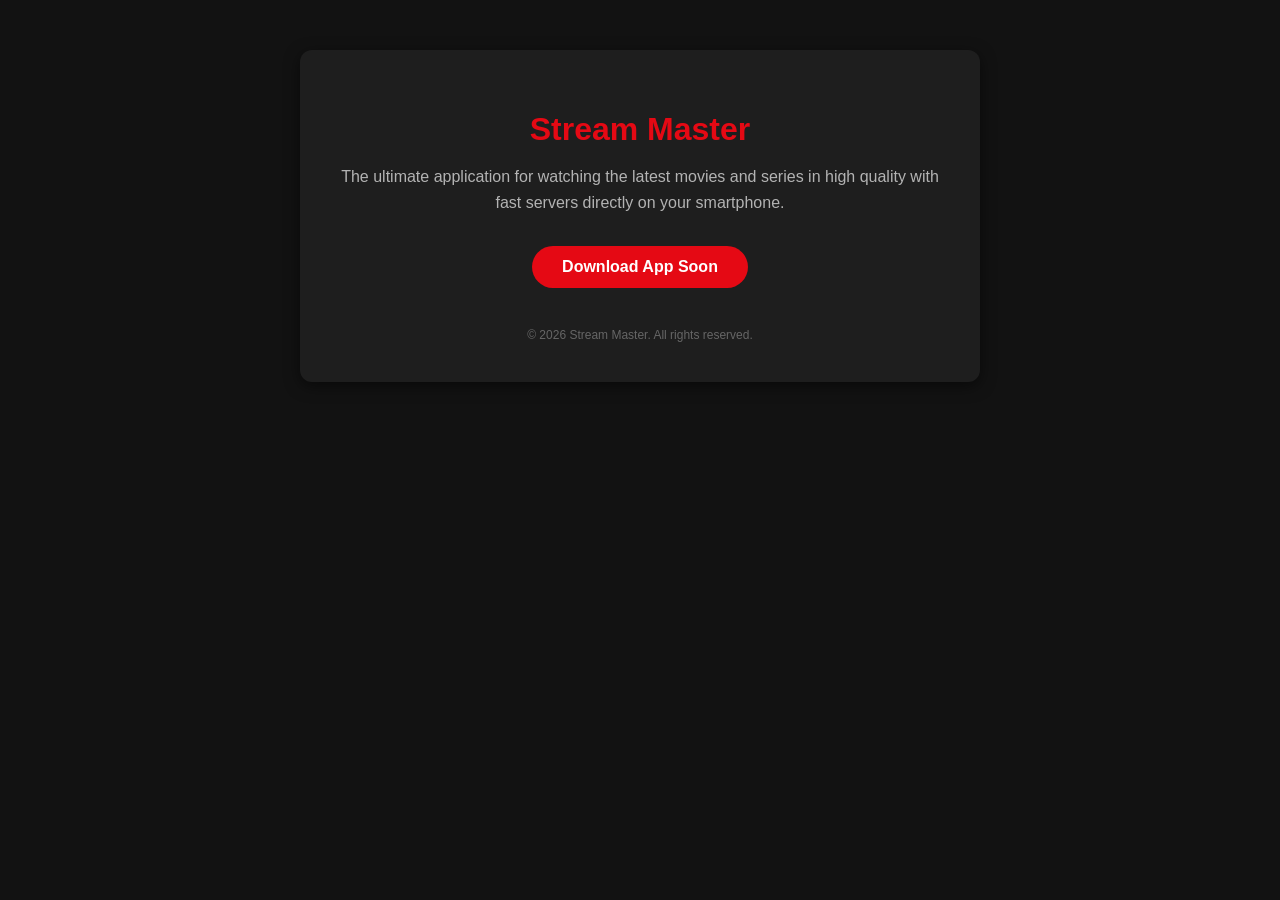
==== index.html @ 8a35bef5 "Add files via upload" ====
<!DOCTYPE html>
<html lang="en" dir="ltr">
<head>
    <meta charset="UTF-8">
    <meta name="viewport" content="width=device-width, initial-scale=1.0">
    <title>Stream Master - Entertainment Streaming App</title>
    <style>
        body {
            font-family: Arial, sans-serif;
            background-color: #121212;
            color: #ffffff;
            text-align: center;
            padding: 50px 20px;
            margin: 0;
        }
        .container {
            max-width: 600px;
            margin: 0 auto;
            background: #1e1e1e;
            padding: 40px;
            border-radius: 12px;
            box-shadow: 0 4px 15px rgba(0,0,0,0.5);
        }
        h1 {
            color: #e50914;
            margin-bottom: 10px;
        }
        p {
            color: #b3b3b3;
            line-height: 1.6;
            margin-bottom: 30px;
        }
        .btn {
            display: inline-block;
            background-color: #e50914;
            color: white;
            padding: 12px 30px;
            text-decoration: none;
            border-radius: 25px;
            font-weight: bold;
            transition: background 0.3s;
        }
        .btn:hover {
            background-color: #f40612;
        }
        .footer {
            margin-top: 40px;
            font-size: 12px;
            color: #666;
        }
    </style>
</head>
<body>

    <div class="container">
        <h1>Stream Master</h1>
        <p>The ultimate application for watching the latest movies and series in high quality with fast servers directly on your smartphone.</p>
        
        <a href="#" class="btn">Download App Soon</a>
        
        <div class="footer">
            &copy; 2026 Stream Master. All rights reserved.
        </div>
    </div>

</body>
</html>
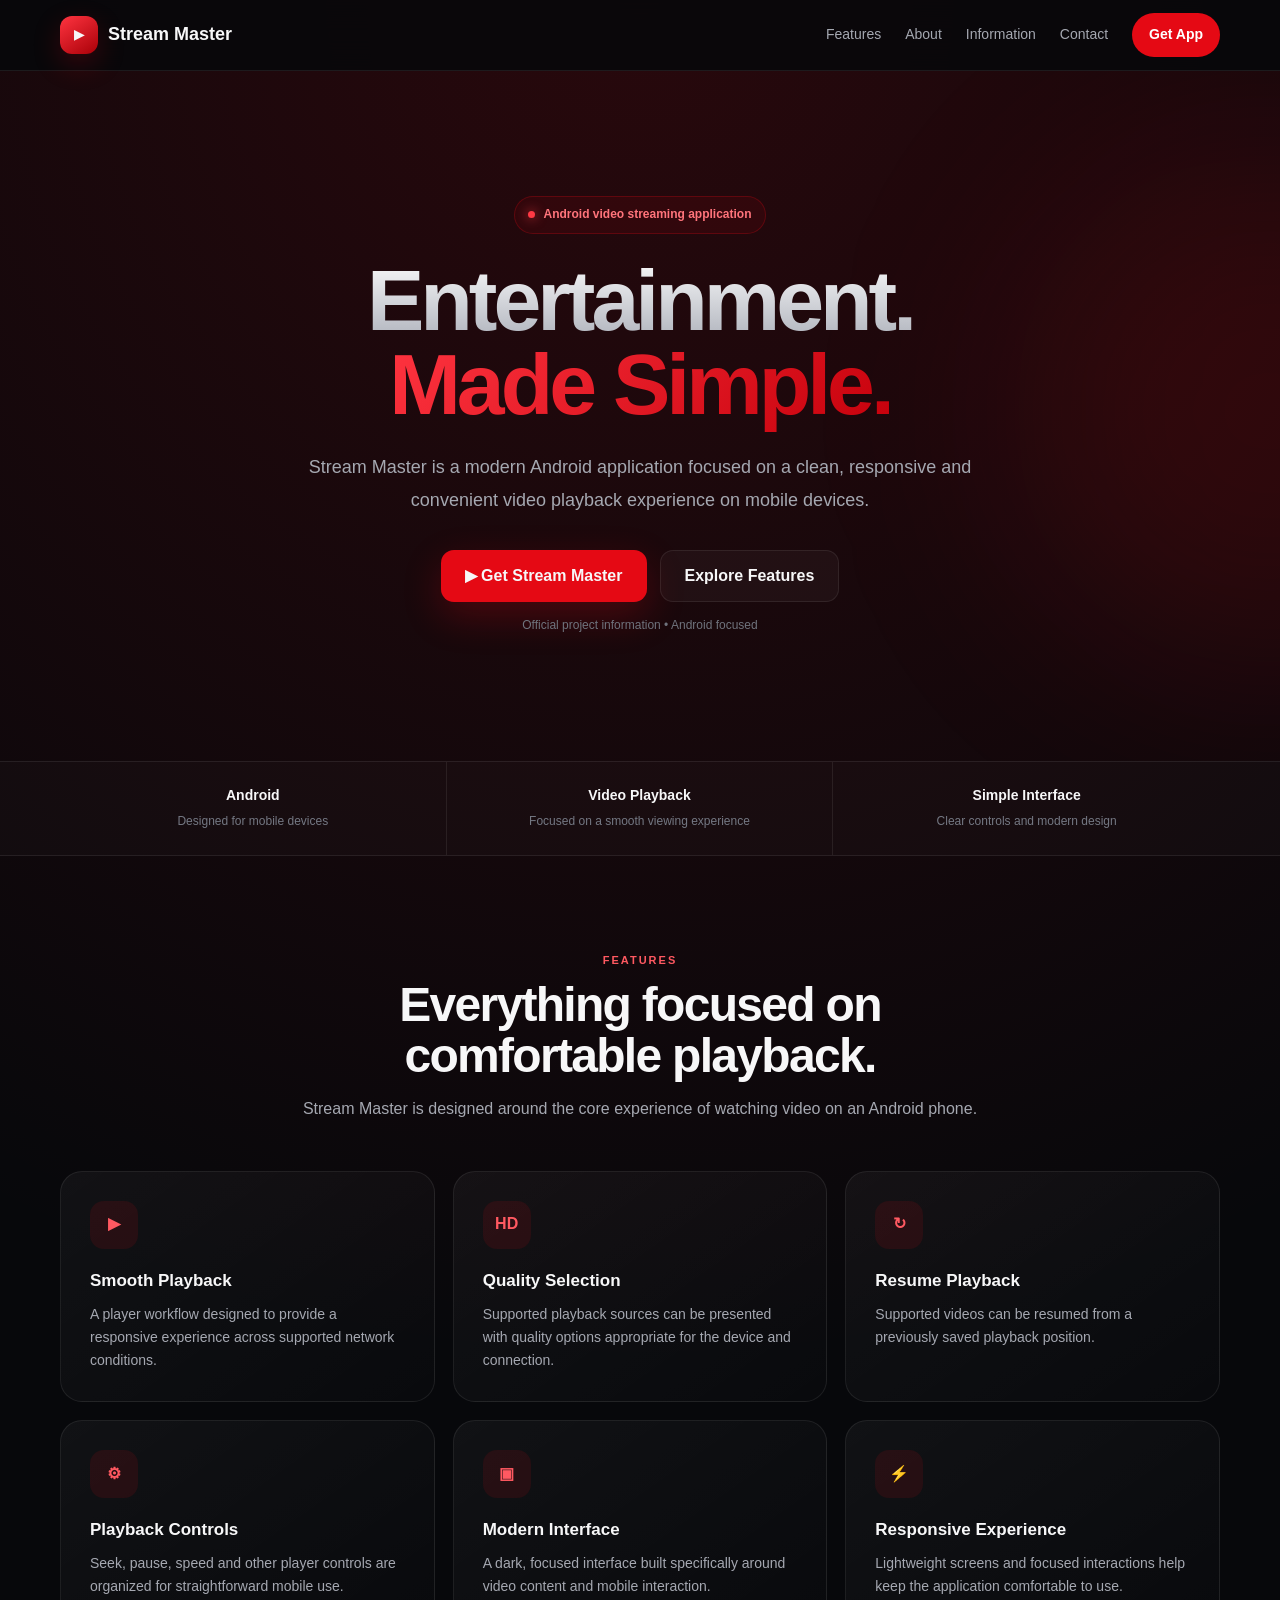
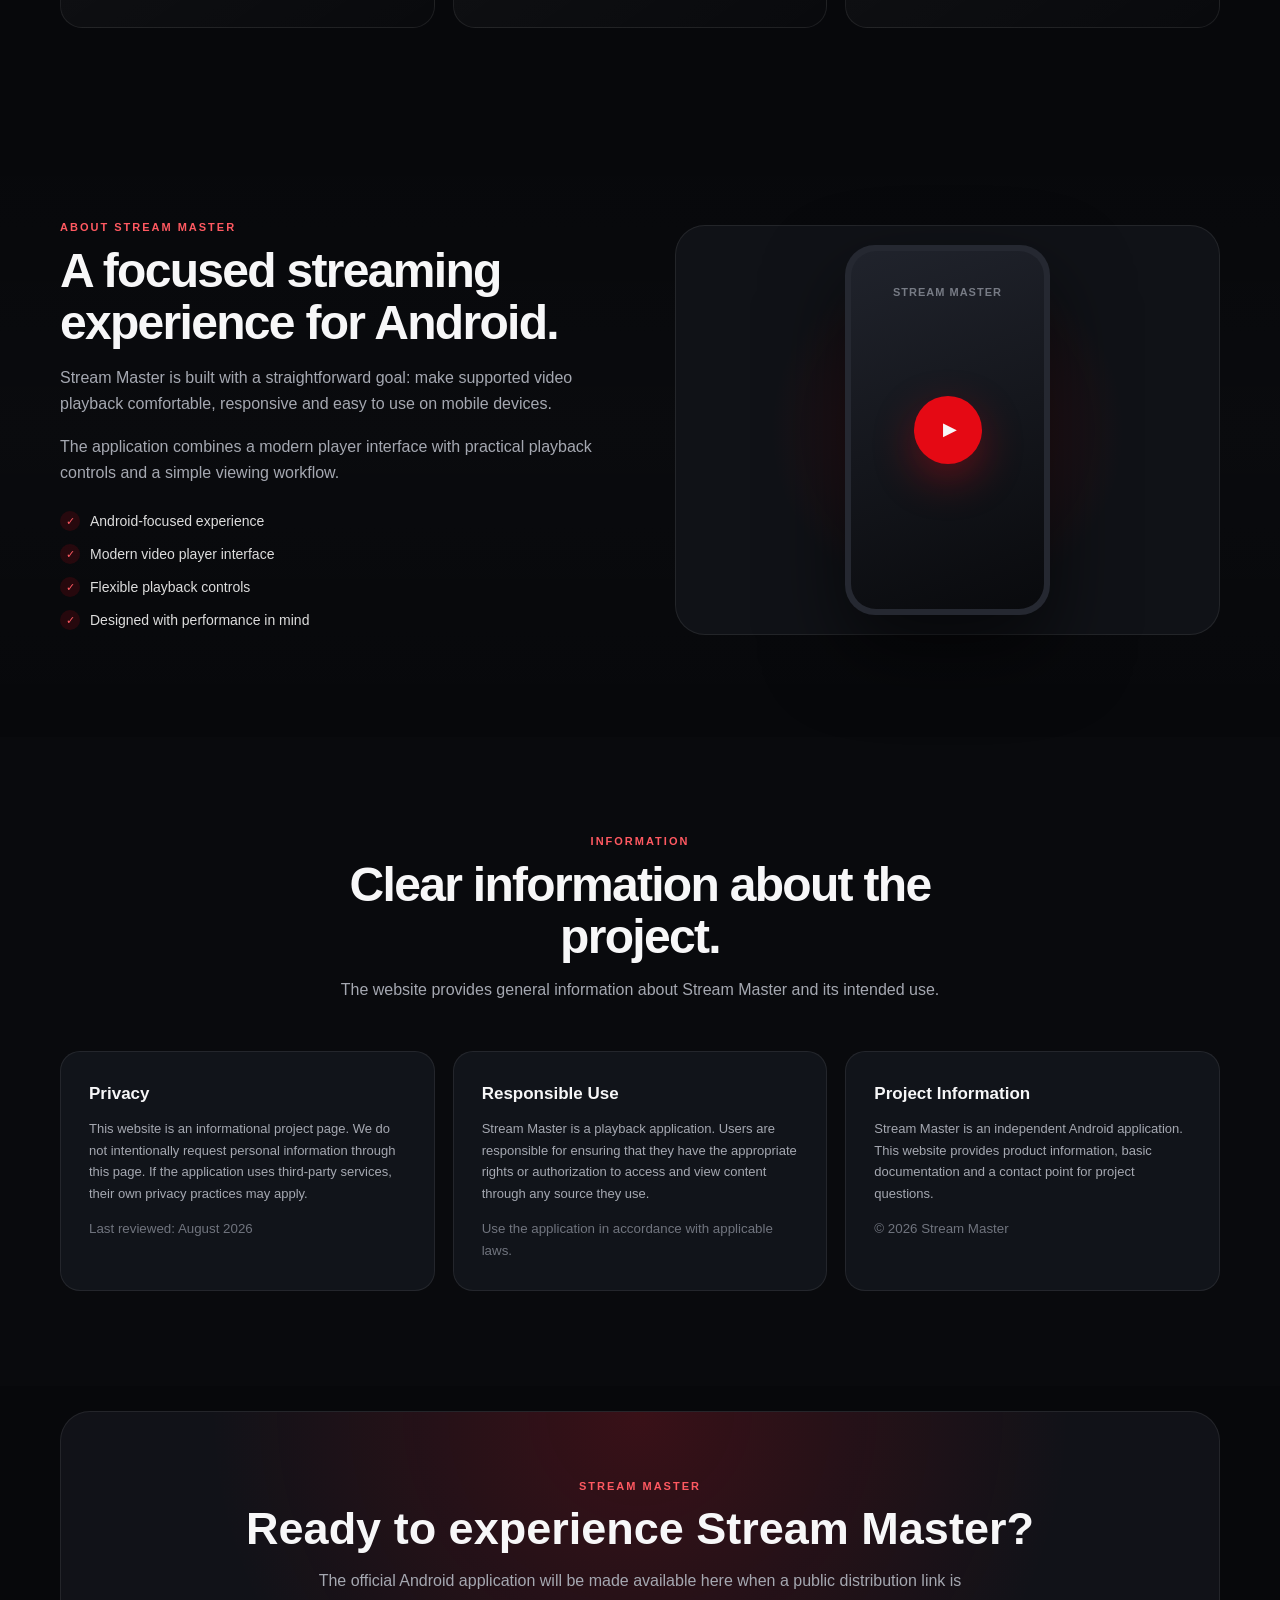
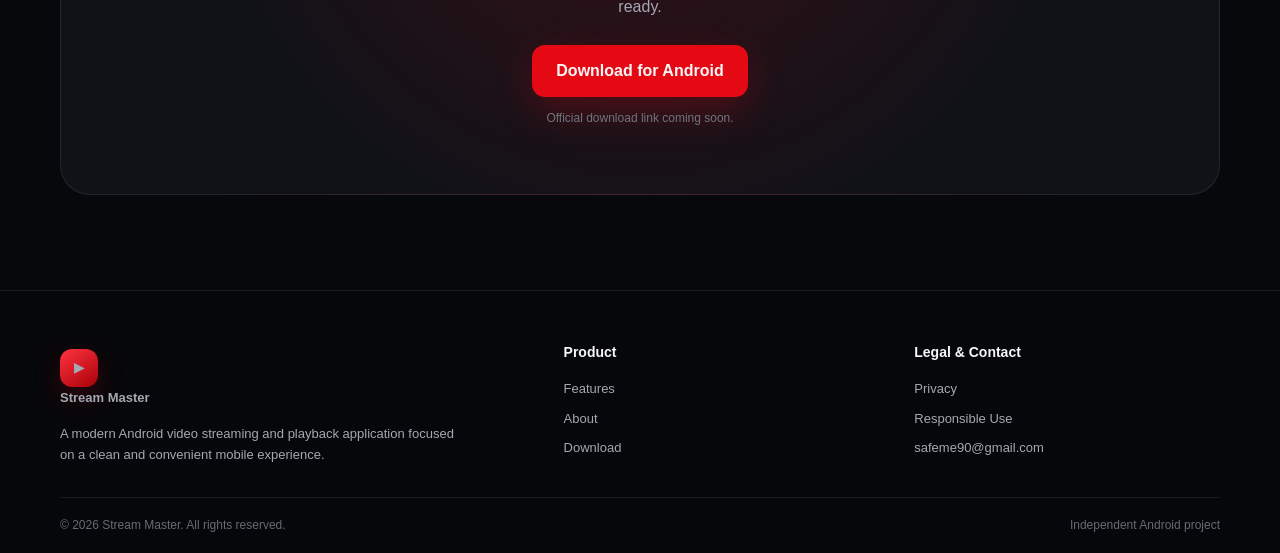
==== commit d7587e3b: "Update index.html" ====
--- a/index.html
+++ b/index.html
@@ -1,67 +1,101 @@
-<!DOCTYPE html>
-<html lang="en" dir="ltr">
+<!doctype html>
+<html lang="en">
 <head>
-    <meta charset="UTF-8">
-    <meta name="viewport" content="width=device-width, initial-scale=1.0">
-    <title>Stream Master - Entertainment Streaming App</title>
-    <style>
-        body {
-            font-family: Arial, sans-serif;
-            background-color: #121212;
-            color: #ffffff;
-            text-align: center;
-            padding: 50px 20px;
-            margin: 0;
-        }
-        .container {
-            max-width: 600px;
-            margin: 0 auto;
-            background: #1e1e1e;
-            padding: 40px;
-            border-radius: 12px;
-            box-shadow: 0 4px 15px rgba(0,0,0,0.5);
-        }
-        h1 {
-            color: #e50914;
-            margin-bottom: 10px;
-        }
-        p {
-            color: #b3b3b3;
-            line-height: 1.6;
-            margin-bottom: 30px;
-        }
-        .btn {
-            display: inline-block;
-            background-color: #e50914;
-            color: white;
-            padding: 12px 30px;
-            text-decoration: none;
-            border-radius: 25px;
-            font-weight: bold;
-            transition: background 0.3s;
-        }
-        .btn:hover {
-            background-color: #f40612;
-        }
-        .footer {
-            margin-top: 40px;
-            font-size: 12px;
-            color: #666;
-        }
-    </style>
+<meta charset="utf-8">
+<meta name="viewport" content="width=device-width,initial-scale=1">
+<meta name="theme-color" content="#08090d">
+<meta name="description" content="Stream Master is a modern Android video streaming and playback application focused on a clean, responsive mobile experience.">
+<meta name="robots" content="index,follow">
+<title>Stream Master — Android Streaming</title>
+<style>
+:root{--bg:#07080b;--card:#11141a;--text:#f7f7f8;--muted:#a5a8b1;--line:#ffffff14;--red:#e50914;--red2:#ff2934;--max:1160px}
+*{box-sizing:border-box;margin:0;padding:0}html{scroll-behavior:smooth}
+body{font-family:-apple-system,BlinkMacSystemFont,"Segoe UI",Roboto,Arial,sans-serif;background:radial-gradient(circle at 50% 0,#e5091426,transparent 36%),var(--bg);color:var(--text);line-height:1.65}
+a{text-decoration:none;color:inherit}.container{width:min(calc(100% - 32px),var(--max));margin:auto}
+header{position:sticky;top:0;z-index:20;background:#07080bd9;backdrop-filter:blur(18px);border-bottom:1px solid var(--line)}
+nav{height:70px;display:flex;align-items:center;justify-content:space-between}.brand{display:flex;align-items:center;gap:10px;font-weight:850;font-size:18px}
+.logo{width:38px;height:38px;border-radius:12px;display:grid;place-items:center;background:linear-gradient(145deg,#ff3440,#a90008);box-shadow:0 10px 28px #e5091438}.logo:after{content:"▶";font-size:13px}
+.links{display:flex;gap:24px;align-items:center;color:var(--muted);font-size:14px}.links a:hover{color:white}
+.download{padding:10px 17px;border-radius:999px;background:var(--red);color:white!important;font-weight:800}
+.hero{min-height:690px;display:flex;align-items:center;text-align:center;position:relative;overflow:hidden}
+.hero>*{position:relative;z-index:2}.hero:before{content:"";position:absolute;width:520px;height:520px;right:-250px;top:80px;background:#e509141f;filter:blur(100px);border-radius:50%}
+.heroin{max-width:820px;margin:auto}.badge{display:inline-flex;gap:8px;align-items:center;padding:8px 13px;border:1px solid #e5091440;background:#e5091414;color:#ff747b;border-radius:999px;font-size:12px;font-weight:800;margin-bottom:24px}
+.dot{width:7px;height:7px;border-radius:50%;background:#ff3944;box-shadow:0 0 12px #ff3944}
+h1{font-size:clamp(48px,8vw,86px);line-height:.98;letter-spacing:-4px}.white{background:linear-gradient(#fff,#a9adb7);-webkit-background-clip:text;color:transparent}.red{background:linear-gradient(135deg,#ff3440,#c6000b);-webkit-background-clip:text;color:transparent}
+.lead{max-width:700px;margin:25px auto;color:var(--muted);font-size:18px;line-height:1.8}.actions{display:flex;justify-content:center;gap:13px;flex-wrap:wrap;margin-top:34px}
+.btn{min-height:52px;padding:0 24px;border-radius:13px;display:inline-flex;align-items:center;justify-content:center;font-weight:800;transition:.2s}.primary{background:var(--red);box-shadow:0 14px 38px #e509143d}.primary:hover{background:var(--red2);transform:translateY(-2px)}.secondary{border:1px solid var(--line);background:#ffffff09}.secondary:hover{background:#ffffff12;transform:translateY(-2px)}
+.note{font-size:12px;color:#6f737d;margin-top:14px}
+.strip{border-block:1px solid var(--line);background:#ffffff04}.stripgrid{display:grid;grid-template-columns:repeat(3,1fr)}.stripitem{text-align:center;padding:22px 10px;border-right:1px solid var(--line)}.stripitem:last-child{border:0}.stripitem strong{display:block;font-size:14px}.stripitem span{font-size:12px;color:#747883}
+section{padding:95px 0}.heading{text-align:center;max-width:720px;margin:0 auto 48px}.label{text-transform:uppercase;letter-spacing:2px;font-size:11px;font-weight:900;color:#ff5961;margin-bottom:9px}.heading h2,.about h2{font-size:clamp(31px,5vw,48px);line-height:1.08;letter-spacing:-1.7px}.heading p{color:var(--muted);margin-top:14px}
+.grid{display:grid;grid-template-columns:repeat(3,1fr);gap:18px}.card{padding:29px;border:1px solid var(--line);border-radius:22px;background:linear-gradient(145deg,#ffffff0b,#ffffff03);transition:.25s}.card:hover{transform:translateY(-5px);border-color:#e5091447;background:#151820}.icon{width:48px;height:48px;border-radius:14px;background:#e509141c;color:#ff5961;display:grid;place-items:center;font-weight:900;margin-bottom:18px}.card h3{font-size:17px;margin-bottom:8px}.card p{font-size:14px;color:var(--muted)}
+.about{background:linear-gradient(180deg,transparent,#ffffff03,transparent)}.aboutgrid{display:grid;grid-template-columns:1fr 1fr;gap:70px;align-items:center}.about p{color:var(--muted);margin-top:16px}.checks{list-style:none;margin-top:23px}.checks li{margin:10px 0;color:#ddd;display:flex;gap:10px;align-items:center;font-size:14px}.check{width:20px;height:20px;border-radius:50%;display:grid;place-items:center;background:#e5091424;color:#ff5961;font-size:11px}
+.visual{min-height:410px;border:1px solid var(--line);border-radius:30px;display:grid;place-items:center;background:radial-gradient(circle,#e509142d,transparent 52%),#101217}.phone{width:205px;height:370px;padding:6px;border-radius:30px;background:#252831;box-shadow:0 35px 80px #0009}.screen{height:100%;border-radius:25px;background:linear-gradient(160deg,#20232c,#090a0d);display:grid;place-items:center;position:relative}.screen:before{content:"STREAM MASTER";position:absolute;top:32px;color:#777b85;font-size:11px;font-weight:900;letter-spacing:1px}.play{width:68px;height:68px;border-radius:50%;display:grid;place-items:center;background:var(--red);box-shadow:0 15px 40px #e5091459}.play:after{content:"▶";font-size:18px;transform:translateX(2px)}
+.legal{background:#090a0d}.legalgrid{display:grid;grid-template-columns:repeat(3,1fr);gap:18px}.legalcard{padding:28px;border:1px solid var(--line);border-radius:20px;background:var(--card)}.legalcard h3{margin-bottom:10px;font-size:17px}.legalcard p{font-size:13px;color:var(--muted)}.legalcard small{display:block;color:#70747e;margin-top:14px}
+.cta{padding-top:25px}.ctabox{text-align:center;padding:65px 24px;border:1px solid var(--line);border-radius:30px;background:radial-gradient(circle at 50% 0,#e5091430,transparent 62%),#111218}.ctabox h2{font-size:clamp(30px,5vw,45px);line-height:1.1}.ctabox p{max-width:650px;margin:14px auto 25px;color:var(--muted)}.status{font-size:12px;color:#70747e;margin-top:12px}
+footer{border-top:1px solid var(--line);background:#06070a}.footer{padding:50px 0 30px;display:grid;grid-template-columns:1.5fr 1fr 1fr;gap:45px}.footer p{max-width:400px;color:var(--muted);font-size:13px;margin-top:14px}.footer h4{font-size:14px;margin-bottom:14px}.footer a{display:block;color:var(--muted);font-size:13px;margin:8px 0}.footer a:hover{color:white}.bottom{border-top:1px solid var(--line);padding:18px 0;color:#676b75;font-size:12px;display:flex;justify-content:space-between}
+@media(max-width:850px){.links a:not(.download){display:none}.grid,.legalgrid{grid-template-columns:1fr 1fr}.aboutgrid{grid-template-columns:1fr}.footer{grid-template-columns:1fr 1fr}.brandcol{grid-column:1/-1}}
+@media(max-width:560px){.container{width:min(calc(100% - 28px),var(--max))}.hero{min-height:650px}.hero h1{font-size:52px;letter-spacing:-2.5px}.lead{font-size:15px}.actions{flex-direction:column}.btn{width:100%;max-width:330px;margin:auto}.stripgrid,.grid,.legalgrid,.footer{grid-template-columns:1fr}.stripitem{border-right:0;border-bottom:1px solid var(--line)}.stripitem:last-child{border-bottom:0}section{padding:75px 0}.brandcol{grid-column:auto}.bottom{flex-direction:column;text-align:center;gap:7px}}
+</style>
 </head>
 <body>
 
-    <div class="container">
-        <h1>Stream Master</h1>
-        <p>The ultimate application for watching the latest movies and series in high quality with fast servers directly on your smartphone.</p>
-        
-        <a href="#" class="btn">Download App Soon</a>
-        
-        <div class="footer">
-            &copy; 2026 Stream Master. All rights reserved.
-        </div>
-    </div>
+<header><div class="container"><nav>
+<a class="brand" href="#home"><span class="logo"></span>Stream Master</a>
+<div class="links">
+<a href="#features">Features</a><a href="#about">About</a><a href="#information">Information</a><a href="#contact">Contact</a><a class="download" href="#download">Get App</a>
+</div>
+</nav></div></header>
 
-</body>
-</html>
+<main>
+<section class="hero" id="home"><div class="container"><div class="heroin">
+<div class="badge"><span class="dot"></span> Android video streaming application</div>
+<h1><span class="white">Entertainment.</span><br><span class="red">Made Simple.</span></h1>
+<p class="lead">Stream Master is a modern Android application focused on a clean, responsive and convenient video playback experience on mobile devices.</p>
+<div class="actions"><a class="btn primary" href="#download">▶ Get Stream Master</a><a class="btn secondary" href="#features">Explore Features</a></div>
+<div class="note">Official project information • Android focused</div>
+</div></div></section>
+
+<div class="strip"><div class="container stripgrid">
+<div class="stripitem"><strong>Android</strong><span>Designed for mobile devices</span></div>
+<div class="stripitem"><strong>Video Playback</strong><span>Focused on a smooth viewing experience</span></div>
+<div class="stripitem"><strong>Simple Interface</strong><span>Clear controls and modern design</span></div>
+</div></div>
+
+<section id="features"><div class="container"><div class="heading"><div class="label">Features</div><h2>Everything focused on comfortable playback.</h2><p>Stream Master is designed around the core experience of watching video on an Android phone.</p></div>
+<div class="grid">
+<article class="card"><div class="icon">▶</div><h3>Smooth Playback</h3><p>A player workflow designed to provide a responsive experience across supported network conditions.</p></article>
+<article class="card"><div class="icon">HD</div><h3>Quality Selection</h3><p>Supported playback sources can be presented with quality options appropriate for the device and connection.</p></article>
+<article class="card"><div class="icon">↻</div><h3>Resume Playback</h3><p>Supported videos can be resumed from a previously saved playback position.</p></article>
+<article class="card"><div class="icon">⚙</div><h3>Playback Controls</h3><p>Seek, pause, speed and other player controls are organized for straightforward mobile use.</p></article>
+<article class="card"><div class="icon">▣</div><h3>Modern Interface</h3><p>A dark, focused interface built specifically around video content and mobile interaction.</p></article>
+<article class="card"><div class="icon">⚡</div><h3>Responsive Experience</h3><p>Lightweight screens and focused interactions help keep the application comfortable to use.</p></article>
+</div></div></section>
+
+<section class="about" id="about"><div class="container aboutgrid"><div>
+<div class="label">About Stream Master</div><h2>A focused streaming experience for Android.</h2>
+<p>Stream Master is built with a straightforward goal: make supported video playback comfortable, responsive and easy to use on mobile devices.</p>
+<p>The application combines a modern player interface with practical playback controls and a simple viewing workflow.</p>
+<ul class="checks"><li><span class="check">✓</span> Android-focused experience</li><li><span class="check">✓</span> Modern video player interface</li><li><span class="check">✓</span> Flexible playback controls</li><li><span class="check">✓</span> Designed with performance in mind</li></ul>
+</div><div class="visual"><div class="phone"><div class="screen"><div class="play"></div></div></div></div></div></section>
+
+<section class="legal" id="information"><div class="container"><div class="heading"><div class="label">Information</div><h2>Clear information about the project.</h2><p>The website provides general information about Stream Master and its intended use.</p></div>
+<div class="legalgrid">
+<article class="legalcard" id="privacy"><h3>Privacy</h3><p>This website is an informational project page. We do not intentionally request personal information through this page. If the application uses third-party services, their own privacy practices may apply.</p><small>Last reviewed: August 2026</small></article>
+<article class="legalcard" id="terms"><h3>Responsible Use</h3><p>Stream Master is a playback application. Users are responsible for ensuring that they have the appropriate rights or authorization to access and view content through any source they use.</p><small>Use the application in accordance with applicable laws.</small></article>
+<article class="legalcard"><h3>Project Information</h3><p>Stream Master is an independent Android application. This website provides product information, basic documentation and a contact point for project questions.</p><small>© 2026 Stream Master</small></article>
+</div></div></section>
+
+<section class="cta" id="download"><div class="container"><div class="ctabox">
+<div class="label">Stream Master</div><h2>Ready to experience Stream Master?</h2>
+<p>The official Android application will be made available here when a public distribution link is ready.</p>
+<a class="btn primary" href="#" onclick="return false;">Download for Android</a>
+<div class="status">Official download link coming soon.</div>
+</div></div></section>
+</main>
+
+<footer id="contact"><div class="container footer">
+<div class="brandcol"><a class="brand" href="#home"><span class="logo"></span>Stream Master</a><p>A modern Android video streaming and playback application focused on a clean and convenient mobile experience.</p></div>
+<div><h4>Product</h4><a href="#features">Features</a><a href="#about">About</a><a href="#download">Download</a></div>
+<div><h4>Legal & Contact</h4><a href="#privacy">Privacy</a><a href="#terms">Responsible Use</a><a href="mailto:safeme90@gmail.com">safeme90@gmail.com</a></div>
+</div><div class="container bottom"><span>© 2026 Stream Master. All rights reserved.</span><span>Independent Android project</span></div></footer>
+</body></html>
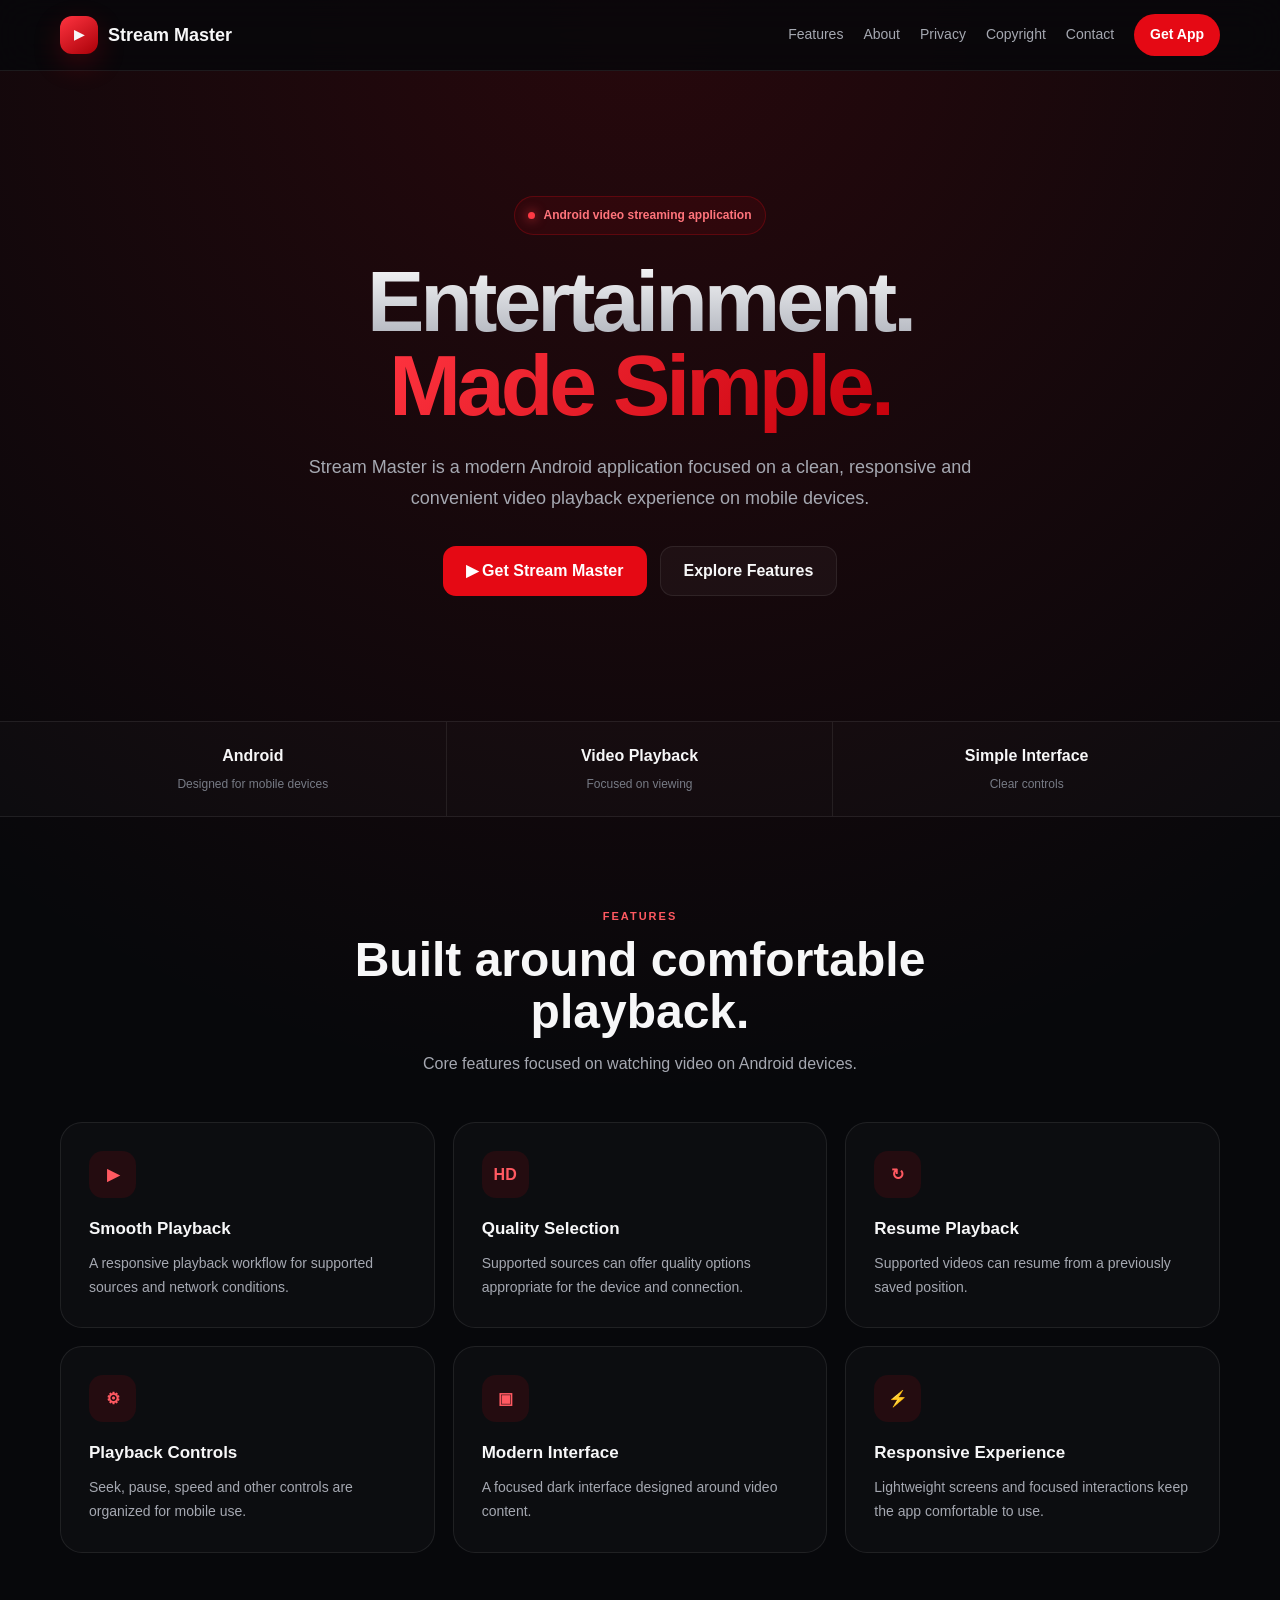
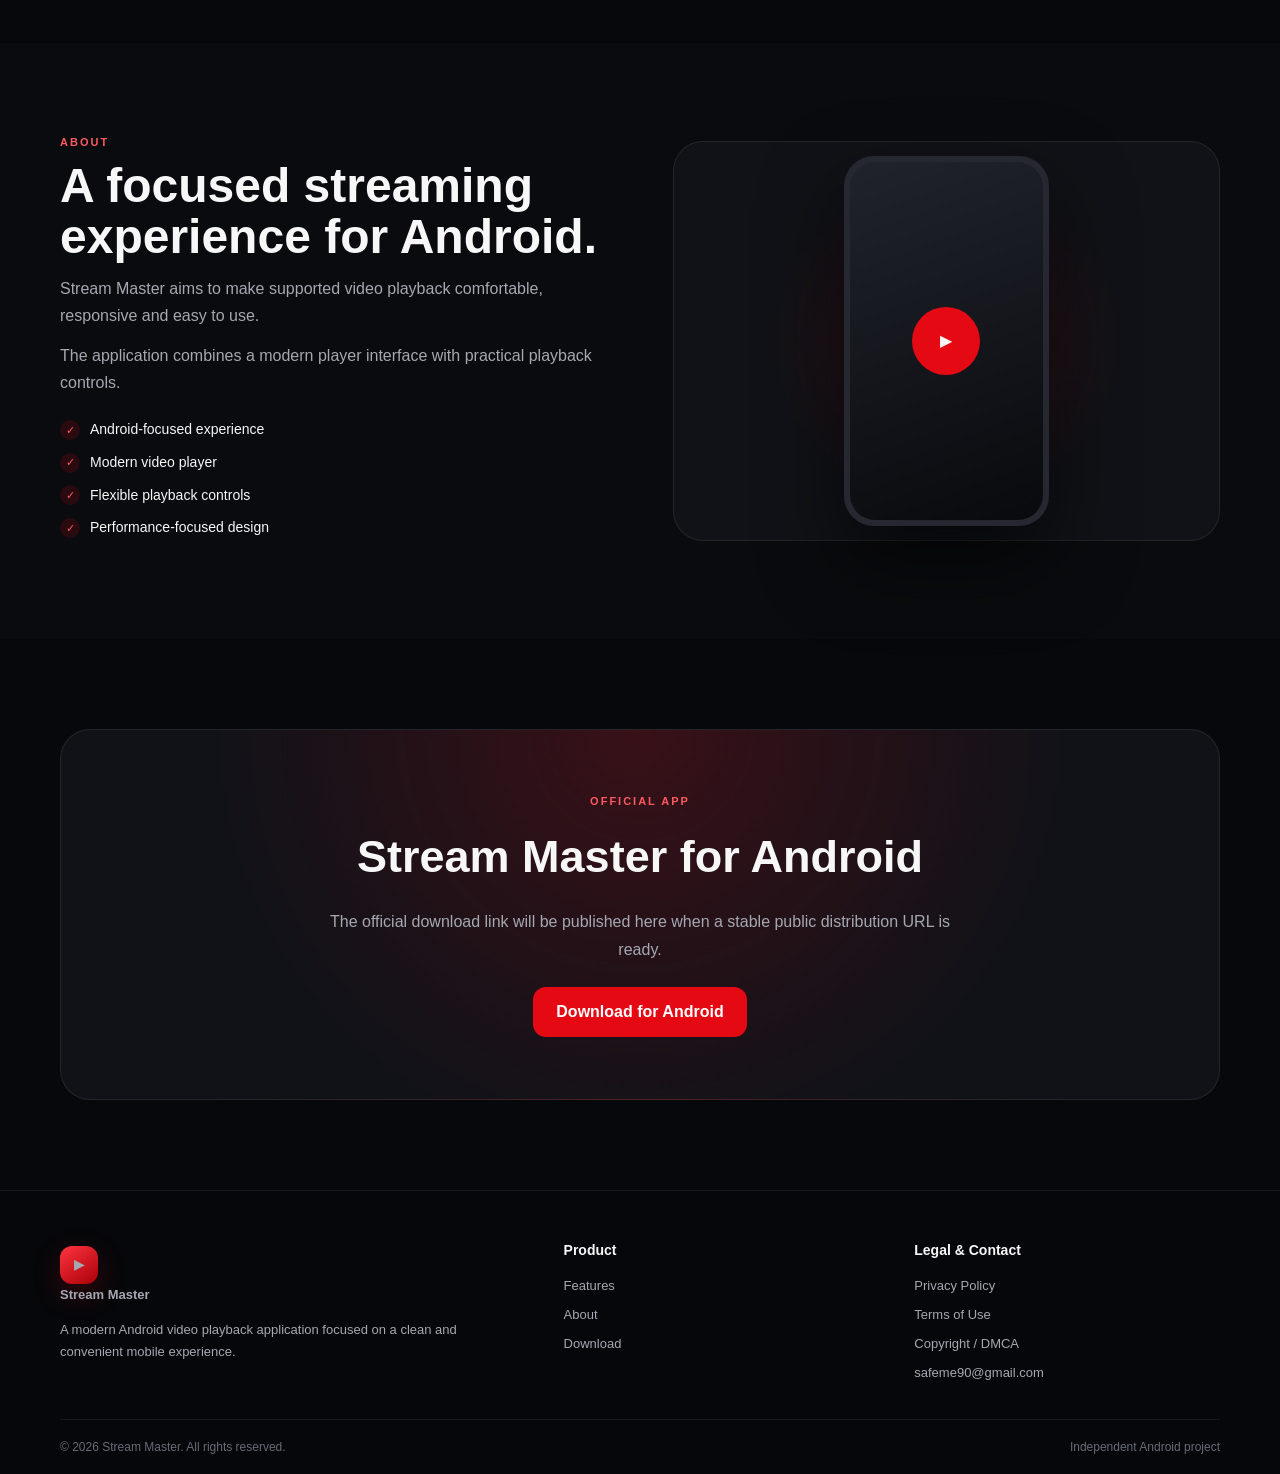
==== commit 3fb58646: "Update index.html" ====
--- a/index.html
+++ b/index.html
@@ -1,101 +1 @@
-<!doctype html>
-<html lang="en">
-<head>
-<meta charset="utf-8">
-<meta name="viewport" content="width=device-width,initial-scale=1">
-<meta name="theme-color" content="#08090d">
-<meta name="description" content="Stream Master is a modern Android video streaming and playback application focused on a clean, responsive mobile experience.">
-<meta name="robots" content="index,follow">
-<title>Stream Master — Android Streaming</title>
-<style>
-:root{--bg:#07080b;--card:#11141a;--text:#f7f7f8;--muted:#a5a8b1;--line:#ffffff14;--red:#e50914;--red2:#ff2934;--max:1160px}
-*{box-sizing:border-box;margin:0;padding:0}html{scroll-behavior:smooth}
-body{font-family:-apple-system,BlinkMacSystemFont,"Segoe UI",Roboto,Arial,sans-serif;background:radial-gradient(circle at 50% 0,#e5091426,transparent 36%),var(--bg);color:var(--text);line-height:1.65}
-a{text-decoration:none;color:inherit}.container{width:min(calc(100% - 32px),var(--max));margin:auto}
-header{position:sticky;top:0;z-index:20;background:#07080bd9;backdrop-filter:blur(18px);border-bottom:1px solid var(--line)}
-nav{height:70px;display:flex;align-items:center;justify-content:space-between}.brand{display:flex;align-items:center;gap:10px;font-weight:850;font-size:18px}
-.logo{width:38px;height:38px;border-radius:12px;display:grid;place-items:center;background:linear-gradient(145deg,#ff3440,#a90008);box-shadow:0 10px 28px #e5091438}.logo:after{content:"▶";font-size:13px}
-.links{display:flex;gap:24px;align-items:center;color:var(--muted);font-size:14px}.links a:hover{color:white}
-.download{padding:10px 17px;border-radius:999px;background:var(--red);color:white!important;font-weight:800}
-.hero{min-height:690px;display:flex;align-items:center;text-align:center;position:relative;overflow:hidden}
-.hero>*{position:relative;z-index:2}.hero:before{content:"";position:absolute;width:520px;height:520px;right:-250px;top:80px;background:#e509141f;filter:blur(100px);border-radius:50%}
-.heroin{max-width:820px;margin:auto}.badge{display:inline-flex;gap:8px;align-items:center;padding:8px 13px;border:1px solid #e5091440;background:#e5091414;color:#ff747b;border-radius:999px;font-size:12px;font-weight:800;margin-bottom:24px}
-.dot{width:7px;height:7px;border-radius:50%;background:#ff3944;box-shadow:0 0 12px #ff3944}
-h1{font-size:clamp(48px,8vw,86px);line-height:.98;letter-spacing:-4px}.white{background:linear-gradient(#fff,#a9adb7);-webkit-background-clip:text;color:transparent}.red{background:linear-gradient(135deg,#ff3440,#c6000b);-webkit-background-clip:text;color:transparent}
-.lead{max-width:700px;margin:25px auto;color:var(--muted);font-size:18px;line-height:1.8}.actions{display:flex;justify-content:center;gap:13px;flex-wrap:wrap;margin-top:34px}
-.btn{min-height:52px;padding:0 24px;border-radius:13px;display:inline-flex;align-items:center;justify-content:center;font-weight:800;transition:.2s}.primary{background:var(--red);box-shadow:0 14px 38px #e509143d}.primary:hover{background:var(--red2);transform:translateY(-2px)}.secondary{border:1px solid var(--line);background:#ffffff09}.secondary:hover{background:#ffffff12;transform:translateY(-2px)}
-.note{font-size:12px;color:#6f737d;margin-top:14px}
-.strip{border-block:1px solid var(--line);background:#ffffff04}.stripgrid{display:grid;grid-template-columns:repeat(3,1fr)}.stripitem{text-align:center;padding:22px 10px;border-right:1px solid var(--line)}.stripitem:last-child{border:0}.stripitem strong{display:block;font-size:14px}.stripitem span{font-size:12px;color:#747883}
-section{padding:95px 0}.heading{text-align:center;max-width:720px;margin:0 auto 48px}.label{text-transform:uppercase;letter-spacing:2px;font-size:11px;font-weight:900;color:#ff5961;margin-bottom:9px}.heading h2,.about h2{font-size:clamp(31px,5vw,48px);line-height:1.08;letter-spacing:-1.7px}.heading p{color:var(--muted);margin-top:14px}
-.grid{display:grid;grid-template-columns:repeat(3,1fr);gap:18px}.card{padding:29px;border:1px solid var(--line);border-radius:22px;background:linear-gradient(145deg,#ffffff0b,#ffffff03);transition:.25s}.card:hover{transform:translateY(-5px);border-color:#e5091447;background:#151820}.icon{width:48px;height:48px;border-radius:14px;background:#e509141c;color:#ff5961;display:grid;place-items:center;font-weight:900;margin-bottom:18px}.card h3{font-size:17px;margin-bottom:8px}.card p{font-size:14px;color:var(--muted)}
-.about{background:linear-gradient(180deg,transparent,#ffffff03,transparent)}.aboutgrid{display:grid;grid-template-columns:1fr 1fr;gap:70px;align-items:center}.about p{color:var(--muted);margin-top:16px}.checks{list-style:none;margin-top:23px}.checks li{margin:10px 0;color:#ddd;display:flex;gap:10px;align-items:center;font-size:14px}.check{width:20px;height:20px;border-radius:50%;display:grid;place-items:center;background:#e5091424;color:#ff5961;font-size:11px}
-.visual{min-height:410px;border:1px solid var(--line);border-radius:30px;display:grid;place-items:center;background:radial-gradient(circle,#e509142d,transparent 52%),#101217}.phone{width:205px;height:370px;padding:6px;border-radius:30px;background:#252831;box-shadow:0 35px 80px #0009}.screen{height:100%;border-radius:25px;background:linear-gradient(160deg,#20232c,#090a0d);display:grid;place-items:center;position:relative}.screen:before{content:"STREAM MASTER";position:absolute;top:32px;color:#777b85;font-size:11px;font-weight:900;letter-spacing:1px}.play{width:68px;height:68px;border-radius:50%;display:grid;place-items:center;background:var(--red);box-shadow:0 15px 40px #e5091459}.play:after{content:"▶";font-size:18px;transform:translateX(2px)}
-.legal{background:#090a0d}.legalgrid{display:grid;grid-template-columns:repeat(3,1fr);gap:18px}.legalcard{padding:28px;border:1px solid var(--line);border-radius:20px;background:var(--card)}.legalcard h3{margin-bottom:10px;font-size:17px}.legalcard p{font-size:13px;color:var(--muted)}.legalcard small{display:block;color:#70747e;margin-top:14px}
-.cta{padding-top:25px}.ctabox{text-align:center;padding:65px 24px;border:1px solid var(--line);border-radius:30px;background:radial-gradient(circle at 50% 0,#e5091430,transparent 62%),#111218}.ctabox h2{font-size:clamp(30px,5vw,45px);line-height:1.1}.ctabox p{max-width:650px;margin:14px auto 25px;color:var(--muted)}.status{font-size:12px;color:#70747e;margin-top:12px}
-footer{border-top:1px solid var(--line);background:#06070a}.footer{padding:50px 0 30px;display:grid;grid-template-columns:1.5fr 1fr 1fr;gap:45px}.footer p{max-width:400px;color:var(--muted);font-size:13px;margin-top:14px}.footer h4{font-size:14px;margin-bottom:14px}.footer a{display:block;color:var(--muted);font-size:13px;margin:8px 0}.footer a:hover{color:white}.bottom{border-top:1px solid var(--line);padding:18px 0;color:#676b75;font-size:12px;display:flex;justify-content:space-between}
-@media(max-width:850px){.links a:not(.download){display:none}.grid,.legalgrid{grid-template-columns:1fr 1fr}.aboutgrid{grid-template-columns:1fr}.footer{grid-template-columns:1fr 1fr}.brandcol{grid-column:1/-1}}
-@media(max-width:560px){.container{width:min(calc(100% - 28px),var(--max))}.hero{min-height:650px}.hero h1{font-size:52px;letter-spacing:-2.5px}.lead{font-size:15px}.actions{flex-direction:column}.btn{width:100%;max-width:330px;margin:auto}.stripgrid,.grid,.legalgrid,.footer{grid-template-columns:1fr}.stripitem{border-right:0;border-bottom:1px solid var(--line)}.stripitem:last-child{border-bottom:0}section{padding:75px 0}.brandcol{grid-column:auto}.bottom{flex-direction:column;text-align:center;gap:7px}}
-</style>
-</head>
-<body>
-
-<header><div class="container"><nav>
-<a class="brand" href="#home"><span class="logo"></span>Stream Master</a>
-<div class="links">
-<a href="#features">Features</a><a href="#about">About</a><a href="#information">Information</a><a href="#contact">Contact</a><a class="download" href="#download">Get App</a>
-</div>
-</nav></div></header>
-
-<main>
-<section class="hero" id="home"><div class="container"><div class="heroin">
-<div class="badge"><span class="dot"></span> Android video streaming application</div>
-<h1><span class="white">Entertainment.</span><br><span class="red">Made Simple.</span></h1>
-<p class="lead">Stream Master is a modern Android application focused on a clean, responsive and convenient video playback experience on mobile devices.</p>
-<div class="actions"><a class="btn primary" href="#download">▶ Get Stream Master</a><a class="btn secondary" href="#features">Explore Features</a></div>
-<div class="note">Official project information • Android focused</div>
-</div></div></section>
-
-<div class="strip"><div class="container stripgrid">
-<div class="stripitem"><strong>Android</strong><span>Designed for mobile devices</span></div>
-<div class="stripitem"><strong>Video Playback</strong><span>Focused on a smooth viewing experience</span></div>
-<div class="stripitem"><strong>Simple Interface</strong><span>Clear controls and modern design</span></div>
-</div></div>
-
-<section id="features"><div class="container"><div class="heading"><div class="label">Features</div><h2>Everything focused on comfortable playback.</h2><p>Stream Master is designed around the core experience of watching video on an Android phone.</p></div>
-<div class="grid">
-<article class="card"><div class="icon">▶</div><h3>Smooth Playback</h3><p>A player workflow designed to provide a responsive experience across supported network conditions.</p></article>
-<article class="card"><div class="icon">HD</div><h3>Quality Selection</h3><p>Supported playback sources can be presented with quality options appropriate for the device and connection.</p></article>
-<article class="card"><div class="icon">↻</div><h3>Resume Playback</h3><p>Supported videos can be resumed from a previously saved playback position.</p></article>
-<article class="card"><div class="icon">⚙</div><h3>Playback Controls</h3><p>Seek, pause, speed and other player controls are organized for straightforward mobile use.</p></article>
-<article class="card"><div class="icon">▣</div><h3>Modern Interface</h3><p>A dark, focused interface built specifically around video content and mobile interaction.</p></article>
-<article class="card"><div class="icon">⚡</div><h3>Responsive Experience</h3><p>Lightweight screens and focused interactions help keep the application comfortable to use.</p></article>
-</div></div></section>
-
-<section class="about" id="about"><div class="container aboutgrid"><div>
-<div class="label">About Stream Master</div><h2>A focused streaming experience for Android.</h2>
-<p>Stream Master is built with a straightforward goal: make supported video playback comfortable, responsive and easy to use on mobile devices.</p>
-<p>The application combines a modern player interface with practical playback controls and a simple viewing workflow.</p>
-<ul class="checks"><li><span class="check">✓</span> Android-focused experience</li><li><span class="check">✓</span> Modern video player interface</li><li><span class="check">✓</span> Flexible playback controls</li><li><span class="check">✓</span> Designed with performance in mind</li></ul>
-</div><div class="visual"><div class="phone"><div class="screen"><div class="play"></div></div></div></div></div></section>
-
-<section class="legal" id="information"><div class="container"><div class="heading"><div class="label">Information</div><h2>Clear information about the project.</h2><p>The website provides general information about Stream Master and its intended use.</p></div>
-<div class="legalgrid">
-<article class="legalcard" id="privacy"><h3>Privacy</h3><p>This website is an informational project page. We do not intentionally request personal information through this page. If the application uses third-party services, their own privacy practices may apply.</p><small>Last reviewed: August 2026</small></article>
-<article class="legalcard" id="terms"><h3>Responsible Use</h3><p>Stream Master is a playback application. Users are responsible for ensuring that they have the appropriate rights or authorization to access and view content through any source they use.</p><small>Use the application in accordance with applicable laws.</small></article>
-<article class="legalcard"><h3>Project Information</h3><p>Stream Master is an independent Android application. This website provides product information, basic documentation and a contact point for project questions.</p><small>© 2026 Stream Master</small></article>
-</div></div></section>
-
-<section class="cta" id="download"><div class="container"><div class="ctabox">
-<div class="label">Stream Master</div><h2>Ready to experience Stream Master?</h2>
-<p>The official Android application will be made available here when a public distribution link is ready.</p>
-<a class="btn primary" href="#" onclick="return false;">Download for Android</a>
-<div class="status">Official download link coming soon.</div>
-</div></div></section>
-</main>
-
-<footer id="contact"><div class="container footer">
-<div class="brandcol"><a class="brand" href="#home"><span class="logo"></span>Stream Master</a><p>A modern Android video streaming and playback application focused on a clean and convenient mobile experience.</p></div>
-<div><h4>Product</h4><a href="#features">Features</a><a href="#about">About</a><a href="#download">Download</a></div>
-<div><h4>Legal & Contact</h4><a href="#privacy">Privacy</a><a href="#terms">Responsible Use</a><a href="mailto:safeme90@gmail.com">safeme90@gmail.com</a></div>
-</div><div class="container bottom"><span>© 2026 Stream Master. All rights reserved.</span><span>Independent Android project</span></div></footer>
-</body></html>
+<!doctype html><html lang="en"><head><meta charset="utf-8"><meta name="viewport" content="width=device-width,initial-scale=1"><meta name="theme-color" content="#07080b"><meta name="robots" content="index,follow"><title>Index — Stream Master</title><link rel="stylesheet" href="style.css"></head><body><header><div class="container"><nav><a class="brand" href="index.html"><span class="logo"></span>Stream Master</a><div class="links"><a href="index.html#features">Features</a><a href="index.html#about">About</a><a href="privacy.html">Privacy</a><a href="copyright.html">Copyright</a><a href="contact.html">Contact</a><a class="pill" href="index.html#download">Get App</a></div></nav></div></header><main><section class="hero"><div class="container"><div class="hero-inner"><div class="badge"><span class="dot"></span> Android video streaming application</div><h1><span class="white">Entertainment.</span><br><span class="red">Made Simple.</span></h1><p class="lead">Stream Master is a modern Android application focused on a clean, responsive and convenient video playback experience on mobile devices.</p><div class="actions"><a class="btn primary" href="#download">▶ Get Stream Master</a><a class="btn secondary" href="#features">Explore Features</a></div></div></div></section><div class="strip"><div class="container stripgrid"><div class="stripitem"><strong>Android</strong><br><span>Designed for mobile devices</span></div><div class="stripitem"><strong>Video Playback</strong><br><span>Focused on viewing</span></div><div class="stripitem"><strong>Simple Interface</strong><br><span>Clear controls</span></div></div></div><section id="features"><div class="container"><div class="heading"><div class="label">Features</div><h2>Built around comfortable playback.</h2><p>Core features focused on watching video on Android devices.</p></div><div class="grid"><article class="card"><div class="icon">▶</div><h3>Smooth Playback</h3><p>A responsive playback workflow for supported sources and network conditions.</p></article><article class="card"><div class="icon">HD</div><h3>Quality Selection</h3><p>Supported sources can offer quality options appropriate for the device and connection.</p></article><article class="card"><div class="icon">↻</div><h3>Resume Playback</h3><p>Supported videos can resume from a previously saved position.</p></article><article class="card"><div class="icon">⚙</div><h3>Playback Controls</h3><p>Seek, pause, speed and other controls are organized for mobile use.</p></article><article class="card"><div class="icon">▣</div><h3>Modern Interface</h3><p>A focused dark interface designed around video content.</p></article><article class="card"><div class="icon">⚡</div><h3>Responsive Experience</h3><p>Lightweight screens and focused interactions keep the app comfortable to use.</p></article></div></div></section><section class="about" id="about"><div class="container aboutgrid"><div class="content"><div class="label">About</div><h2>A focused streaming experience for Android.</h2><p>Stream Master aims to make supported video playback comfortable, responsive and easy to use.</p><p>The application combines a modern player interface with practical playback controls.</p><ul class="checks"><li><span class="check">✓</span> Android-focused experience</li><li><span class="check">✓</span> Modern video player</li><li><span class="check">✓</span> Flexible playback controls</li><li><span class="check">✓</span> Performance-focused design</li></ul></div><div class="visual"><div class="phone"><div class="screen"><div class="play"></div></div></div></div></div></section><section id="download"><div class="container"><div class="ctabox"><div class="label">Official App</div><h2>Stream Master for Android</h2><p>The official download link will be published here when a stable public distribution URL is ready.</p><a class="btn primary" href="#" onclick="return false">Download for Android</a></div></div></section></main><footer><div class="container footer"><div><a class="brand" href="index.html"><span class="logo"></span>Stream Master</a><p>A modern Android video playback application focused on a clean and convenient mobile experience.</p></div><div><h4>Product</h4><a href="index.html#features">Features</a><a href="index.html#about">About</a><a href="index.html#download">Download</a></div><div><h4>Legal & Contact</h4><a href="privacy.html">Privacy Policy</a><a href="terms.html">Terms of Use</a><a href="copyright.html">Copyright / DMCA</a><a href="mailto:safeme90@gmail.com">safeme90@gmail.com</a></div></div><div class="container bottom"><span>© 2026 Stream Master. All rights reserved.</span><span>Independent Android project</span></div></footer></body></html>
--- a/style.css
+++ b/style.css
@@ -0,0 +1 @@
+*{box-sizing:border-box;margin:0;padding:0}html{scroll-behavior:smooth}:root{--bg:#07080b;--card:#11141a;--text:#f7f7f8;--muted:#a5a8b1;--line:#ffffff14;--red:#e50914;--max:1160px}body{font-family:-apple-system,BlinkMacSystemFont,"Segoe UI",Roboto,Arial,sans-serif;background:radial-gradient(circle at 50% 0,#e5091425,transparent 35%),var(--bg);color:var(--text);line-height:1.7}a{color:inherit;text-decoration:none}.container{width:min(calc(100% - 32px),var(--max));margin:auto}header{position:sticky;top:0;z-index:10;background:#07080bdd;backdrop-filter:blur(18px);border-bottom:1px solid var(--line)}nav{height:70px;display:flex;align-items:center;justify-content:space-between}.brand{display:flex;align-items:center;gap:10px;font-weight:850;font-size:18px}.logo{width:38px;height:38px;border-radius:12px;display:grid;place-items:center;background:linear-gradient(145deg,#ff3440,#a90008);box-shadow:0 10px 28px #e5091438}.logo:after{content:"▶";font-size:13px}.links{display:flex;gap:20px;align-items:center;color:var(--muted);font-size:14px}.links a:hover{color:#fff}.pill,.primary{background:var(--red);color:#fff!important;font-weight:800}.pill{padding:9px 16px;border-radius:999px}.hero{min-height:650px;display:flex;align-items:center;text-align:center}.hero-inner{max-width:820px;margin:auto}.badge{display:inline-flex;gap:8px;align-items:center;padding:8px 13px;border:1px solid #e5091440;background:#e5091414;color:#ff747b;border-radius:999px;font-size:12px;font-weight:800;margin-bottom:24px}.dot{width:7px;height:7px;border-radius:50%;background:#ff3944;box-shadow:0 0 12px #ff3944}h1{font-size:clamp(48px,8vw,86px);line-height:.98;letter-spacing:-4px}.white{background:linear-gradient(#fff,#a9adb7);-webkit-background-clip:text;color:transparent}.red{background:linear-gradient(135deg,#ff3440,#c6000b);-webkit-background-clip:text;color:transparent}.lead{max-width:700px;margin:25px auto;color:var(--muted);font-size:18px}.actions{display:flex;justify-content:center;gap:13px;flex-wrap:wrap;margin-top:32px}.btn{min-height:50px;padding:0 23px;border-radius:13px;display:inline-flex;align-items:center;justify-content:center;font-weight:800}.secondary{border:1px solid var(--line);background:#ffffff09}.strip{border-block:1px solid var(--line);background:#ffffff04}.stripgrid{display:grid;grid-template-columns:repeat(3,1fr)}.stripitem{text-align:center;padding:20px;border-right:1px solid var(--line)}.stripitem:last-child{border:0}.stripitem span{font-size:12px;color:#777b85}section{padding:90px 0}.heading{text-align:center;max-width:750px;margin:0 auto 45px}.label{text-transform:uppercase;letter-spacing:2px;font-size:11px;font-weight:900;color:#ff5961;margin-bottom:8px}.heading h2,.content h2{font-size:clamp(31px,5vw,48px);line-height:1.08}.heading p,.content p{color:var(--muted);margin-top:12px}.grid{display:grid;grid-template-columns:repeat(3,1fr);gap:18px}.card{padding:28px;border:1px solid var(--line);border-radius:22px;background:#ffffff06}.icon{width:47px;height:47px;border-radius:14px;background:#e509141b;color:#ff5961;display:grid;place-items:center;font-weight:900;margin-bottom:17px}.card h3{font-size:17px;margin-bottom:8px}.card p{font-size:14px;color:var(--muted)}.about{background:#ffffff03}.aboutgrid{display:grid;grid-template-columns:1fr 1fr;gap:65px;align-items:center}.checks{list-style:none;margin-top:22px}.checks li{margin:9px 0;display:flex;gap:10px;align-items:center;font-size:14px}.check{width:20px;height:20px;border-radius:50%;display:grid;place-items:center;background:#e5091424;color:#ff5961;font-size:11px}.visual{min-height:400px;border:1px solid var(--line);border-radius:30px;display:grid;place-items:center;background:radial-gradient(circle,#e509142d,transparent 52%),#101217}.phone{width:205px;height:370px;padding:6px;border-radius:30px;background:#252831;box-shadow:0 35px 80px #0009}.screen{height:100%;border-radius:25px;background:linear-gradient(160deg,#20232c,#090a0d);display:grid;place-items:center}.play{width:68px;height:68px;border-radius:50%;display:grid;place-items:center;background:var(--red)}.play:after{content:"▶"}.legal{background:#090a0d}.legalbox{max-width:900px;margin:auto;padding:38px;border:1px solid var(--line);border-radius:24px;background:var(--card)}.legalbox h2{font-size:32px}.updated{color:#777b85;font-size:12px;margin:5px 0 25px}.legalbox h3{font-size:18px;margin:25px 0 7px}.legalbox p,.legalbox li{color:#b3b6bf;font-size:14px}.legalbox ul{padding-left:20px}.contactbox{margin-top:25px;padding:20px;border:1px solid #e5091438;border-radius:16px;background:#e5091410}.contactbox a{color:#ff6670;font-weight:800}.ctabox{text-align:center;padding:62px 24px;border:1px solid var(--line);border-radius:30px;background:radial-gradient(circle at 50% 0,#e5091430,transparent 62%),#111218}.ctabox h2{font-size:clamp(30px,5vw,45px)}.ctabox p{max-width:650px;margin:13px auto 24px;color:var(--muted)}footer{border-top:1px solid var(--line);background:#06070a}.footer{padding:48px 0 28px;display:grid;grid-template-columns:1.5fr 1fr 1fr;gap:45px}.footer p{max-width:400px;color:var(--muted);font-size:13px;margin-top:13px}.footer h4{font-size:14px;margin-bottom:12px}.footer a{display:block;color:var(--muted);font-size:13px;margin:7px 0}.bottom{border-top:1px solid var(--line);padding:17px 0;color:#676b75;font-size:12px;display:flex;justify-content:space-between}@media(max-width:850px){.links a:not(.pill){display:none}.grid{grid-template-columns:1fr 1fr}.aboutgrid{grid-template-columns:1fr}.footer{grid-template-columns:1fr 1fr}}@media(max-width:560px){.hero h1{font-size:52px;letter-spacing:-2px}.lead{font-size:15px}.actions{flex-direction:column}.btn{width:100%;max-width:330px;margin:auto}.stripgrid,.grid,.footer{grid-template-columns:1fr}.stripitem{border-right:0;border-bottom:1px solid var(--line)}.bottom{flex-direction:column;text-align:center;gap:7px}}
